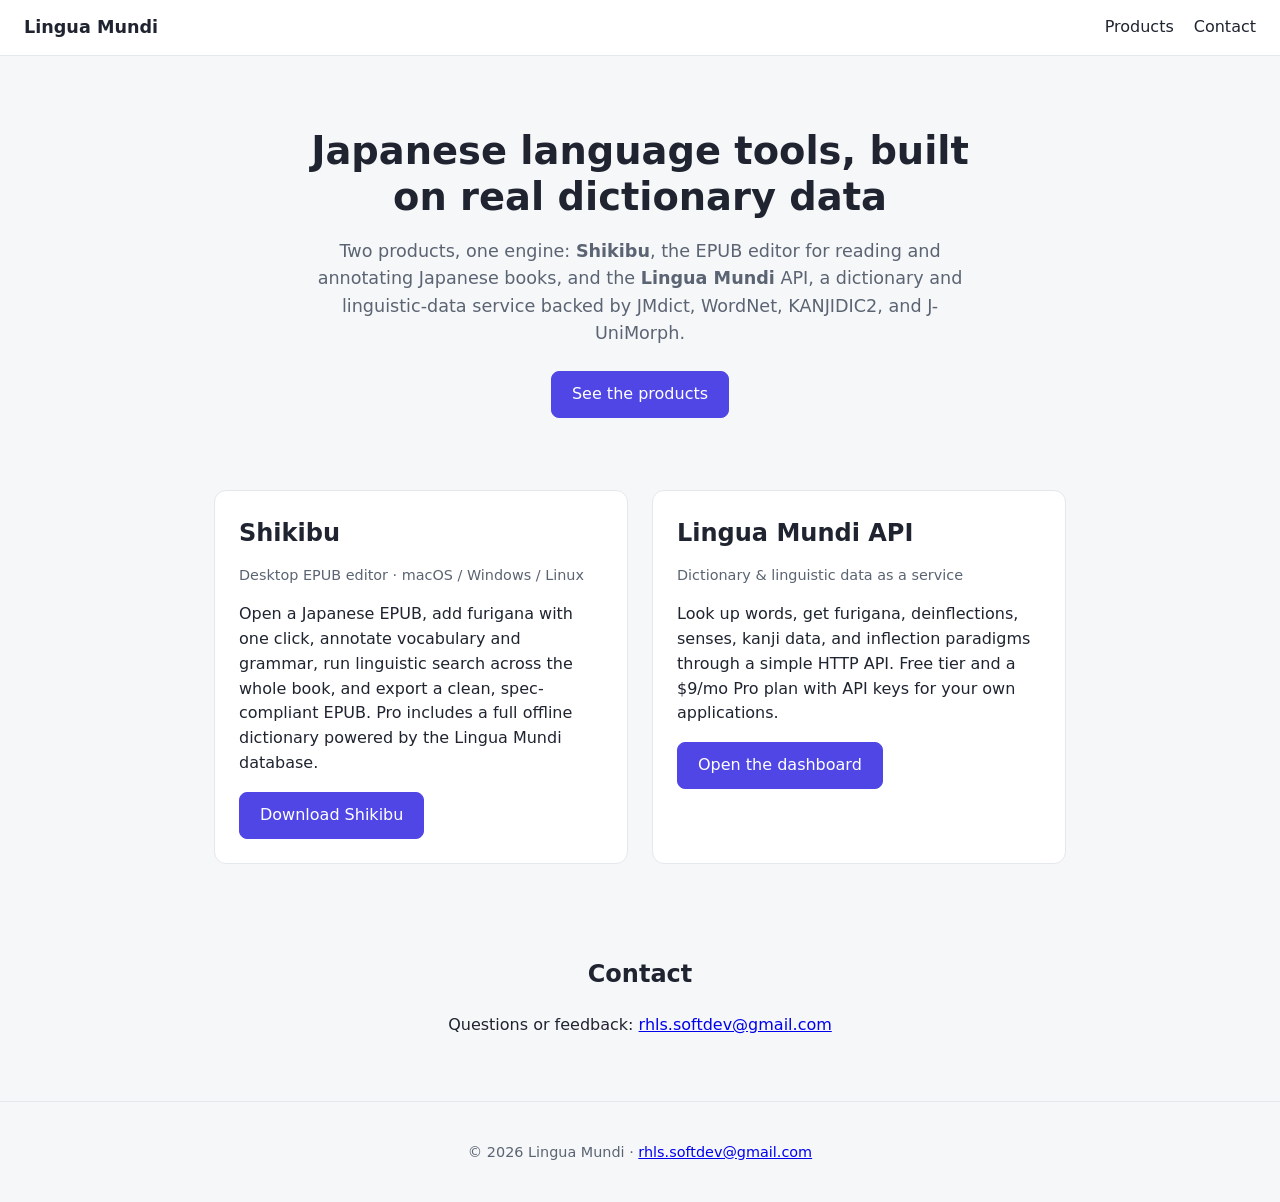
==== index.html @ 7783efc5 "deploy: landing + dashboard" ====
<!doctype html>
<html lang="en">
	<head>
		<meta charset="UTF-8" />
		<meta name="viewport" content="width=device-width, initial-scale=1.0" />
		<title>Lingua Mundi — Japanese language tools</title>
		<meta
			name="description"
			content="Shikibu, the EPUB editor for Japanese, and the Lingua Mundi dictionary API."
		/>
		<link rel="stylesheet" href="styles.css" />
	</head>
	<body>
		<header class="topbar">
			<span class="brand">Lingua Mundi</span>
			<nav>
				<a href="#products">Products</a>
				<a href="#contact">Contact</a>
			</nav>
		</header>

		<section class="hero">
			<h1>Japanese language tools, built on real dictionary data</h1>
			<p>
				Two products, one engine: <strong>Shikibu</strong>, the EPUB editor for
				reading and annotating Japanese books, and the <strong>Lingua Mundi</strong>
				API, a dictionary and linguistic-data service backed by JMdict, WordNet,
				KANJIDIC2, and J-UniMorph.
			</p>
			<div class="hero-actions">
				<a class="btn btn-primary" href="#products">See the products</a>
			</div>
		</section>

		<main id="products" class="products">
			<article class="card">
				<h2>Shikibu</h2>
				<p class="tag">Desktop EPUB editor · macOS / Windows / Linux</p>
				<p>
					Open a Japanese EPUB, add furigana with one click, annotate vocabulary
					and grammar, run linguistic search across the whole book, and export a
					clean, spec-compliant EPUB. Pro includes a full offline dictionary
					powered by the Lingua Mundi database.
				</p>
				<div class="card-actions">
					<a class="btn btn-primary" href="#" id="shikibu-download">Download Shikibu</a>
				</div>
			</article>

			<article class="card">
				<h2>Lingua Mundi API</h2>
				<p class="tag">Dictionary &amp; linguistic data as a service</p>
				<p>
					Look up words, get furigana, deinflections, senses, kanji data, and
					inflection paradigms through a simple HTTP API. Free tier and a $9/mo
					Pro plan with API keys for your own applications.
				</p>
				<div class="card-actions">
					<a class="btn btn-primary" href="#" id="api-dashboard">Open the dashboard</a>
				</div>
			</article>
		</main>

		<section id="contact" class="contact">
			<h2>Contact</h2>
			<p>Questions or feedback: <a href="mailto:rhls.softdev@gmail.com">rhls.softdev@gmail.com</a></p>
		</section>

		<footer>
			<p>© 2026 Lingua Mundi · <a href="mailto:rhls.softdev@gmail.com">rhls.softdev@gmail.com</a></p>
		</footer>

		<script>
			// Live tunnel URLs (demo): the hosted dashboard and the Shikibu
			// download point. Replace with real production URLs when hosted.
			const SHIKIBU_URL = "https://foreign-flashers-celebration-north.trycloudflare.com";
			const API_DASHBOARD_URL = "https://professionals-unique-cindy-passengers.trycloudflare.com";
			document.getElementById("shikibu-download").href = SHIKIBU_URL;
			document.getElementById("api-dashboard").href = API_DASHBOARD_URL;
		</script>
	</body>
</html>
---- styles.css ----
:root {
	color-scheme: light;
}
* {
	box-sizing: border-box;
}
body {
	margin: 0;
	font-family: system-ui, -apple-system, "Segoe UI", Roboto, sans-serif;
	background: #f6f7f9;
	color: #1f2430;
	line-height: 1.55;
}
.brand {
	font-weight: 700;
	font-size: 1.1rem;
}
.topbar {
	display: flex;
	align-items: center;
	justify-content: space-between;
	padding: 14px 24px;
	background: #fff;
	border-bottom: 1px solid #e4e7ec;
}
.topbar nav {
	display: flex;
	gap: 20px;
}
.topbar nav a {
	color: #1f2430;
	text-decoration: none;
}
.hero {
	text-align: center;
	padding: 72px 24px 48px;
	max-width: 720px;
	margin: 0 auto;
}
.hero h1 {
	font-size: 2.4rem;
	margin: 0 0 16px;
	line-height: 1.2;
}
.hero p {
	color: #5b6472;
	font-size: 1.1rem;
}
.hero-actions {
	margin-top: 24px;
}
.btn {
	display: inline-block;
	padding: 10px 20px;
	border-radius: 8px;
	border: 1px solid #d0d5dd;
	background: #fff;
	color: #1f2430;
	text-decoration: none;
	font-size: 1rem;
	cursor: pointer;
}
.btn-primary {
	background: #4f46e5;
	border-color: #4f46e5;
	color: #fff;
}
.products {
	display: grid;
	grid-template-columns: repeat(auto-fit, minmax(300px, 1fr));
	gap: 24px;
	max-width: 900px;
	margin: 0 auto;
	padding: 24px;
}
.card {
	background: #fff;
	border: 1px solid #e4e7ec;
	border-radius: 12px;
	padding: 24px;
}
.card h2 {
	margin-top: 0;
}
.tag {
	color: #5b6472;
	font-size: 0.9rem;
	margin-top: -8px;
}
.card-actions {
	margin-top: 16px;
}
.contact {
	text-align: center;
	padding: 48px 24px;
}
footer {
	text-align: center;
	padding: 24px;
	color: #5b6472;
	font-size: 0.9rem;
	border-top: 1px solid #e4e7ec;
}
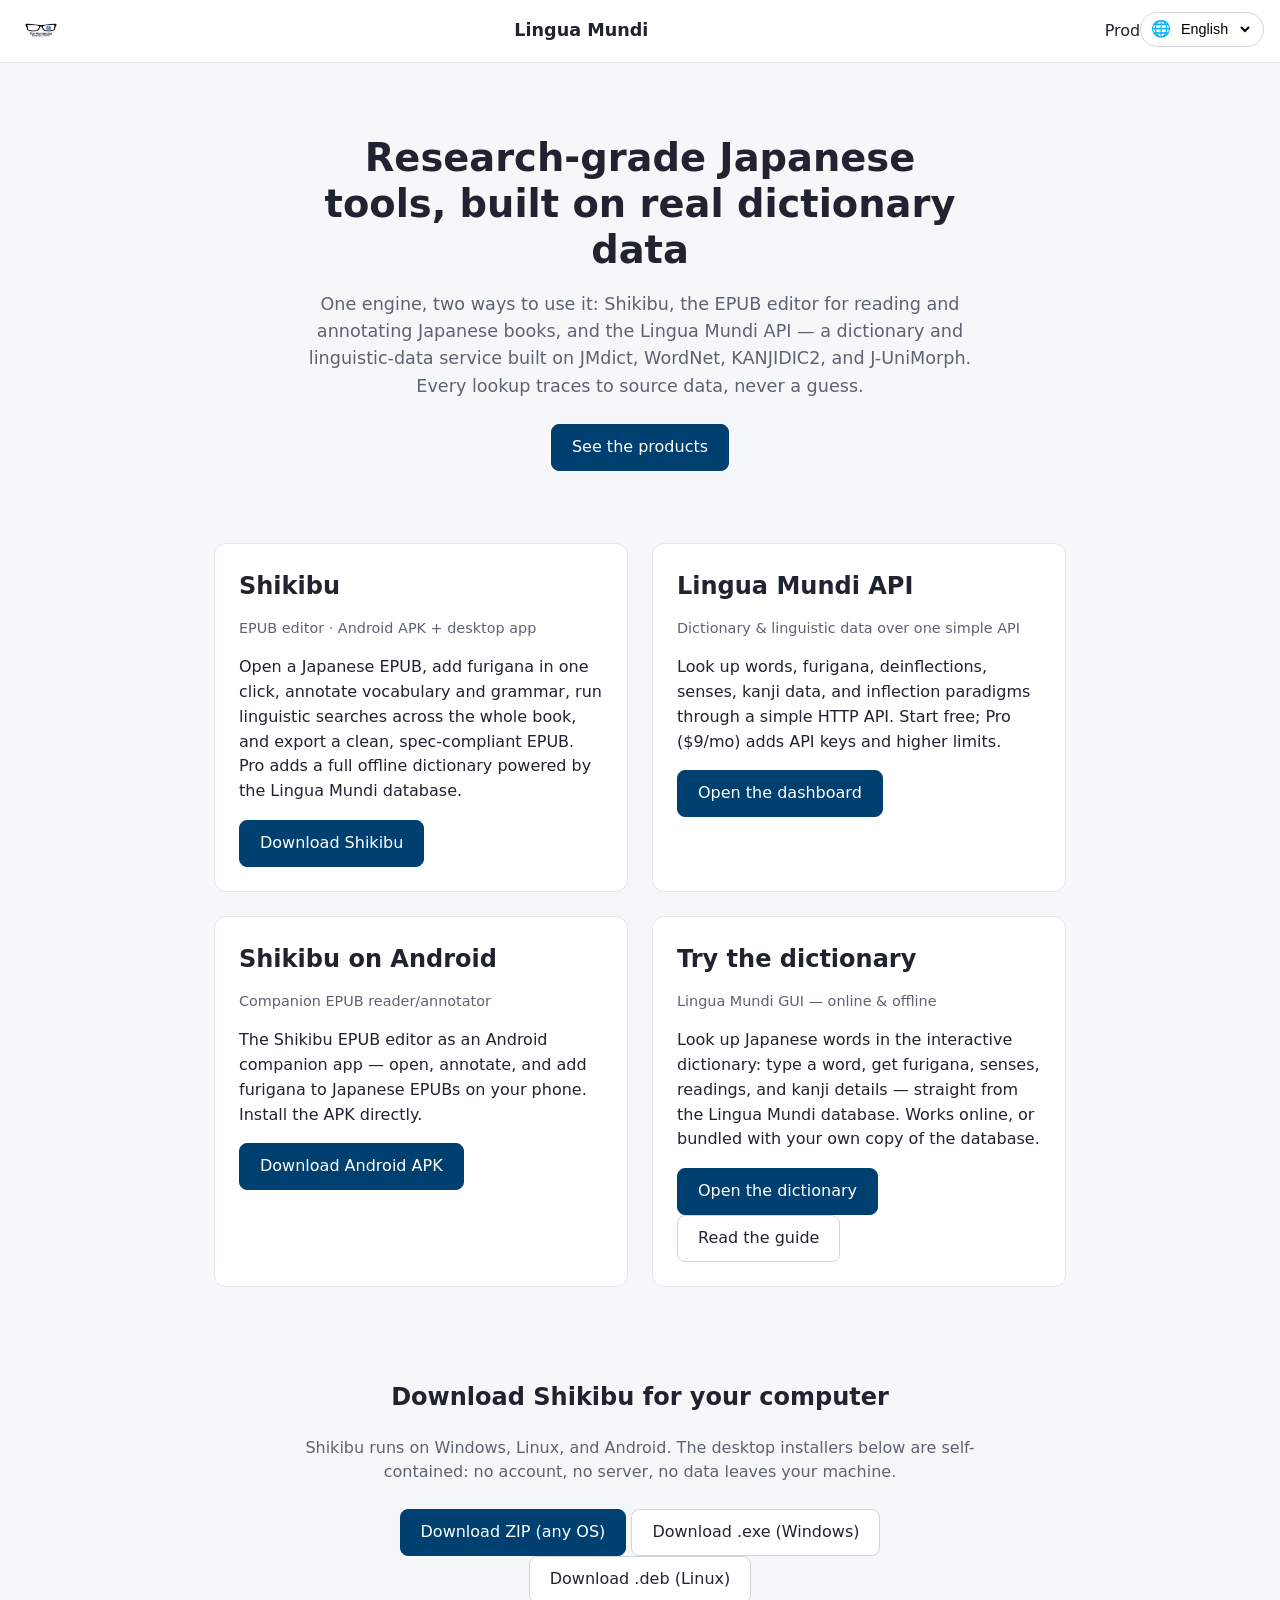
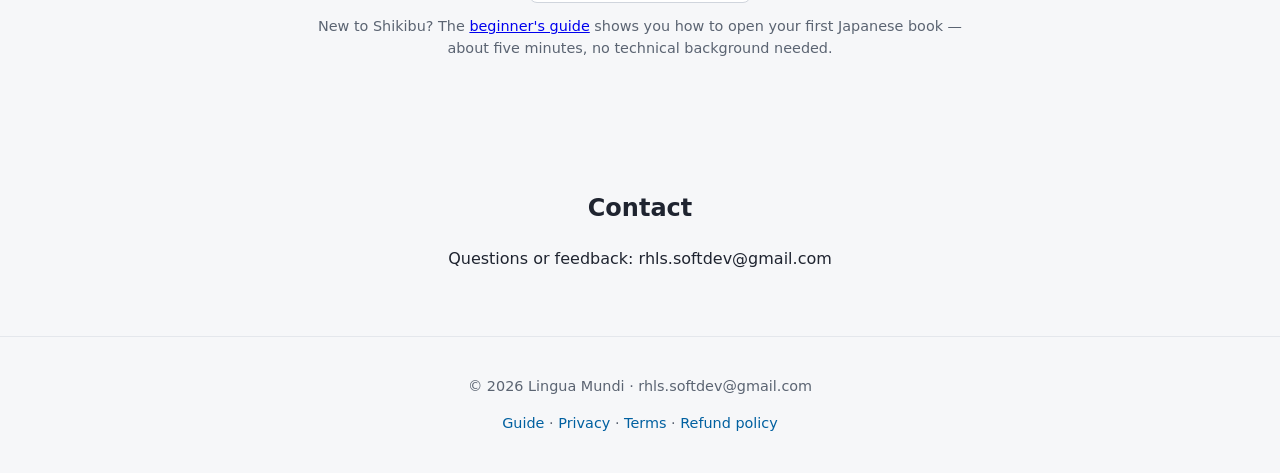
==== commit 69554742: "deploy: landing + dashboard" ====
--- a/index.html
+++ b/index.html
@@ -8,75 +8,135 @@
 			name="description"
 			content="Shikibu, the EPUB editor for Japanese, and the Lingua Mundi dictionary API."
 		/>
+		<link rel="icon" type="image/png" href="favicon.png" />
+		<meta property="og:title" content="Lingua Mundi / Shikibu" />
+		<meta property="og:description" content="Shikibu, the EPUB editor for Japanese, and the Lingua Mundi dictionary API — research-grade dictionary data, furigana, and linguistic search." />
+		<meta property="og:site_name" content="Lingua Mundi" />
+		<meta property="og:type" content="website" />
+		<meta property="og:url" content="https://rhls-softdev.github.io/lingua-mundi-launch/" />
+		<meta property="og:image" content="https://rhls-softdev.github.io/lingua-mundi-launch/og-image.png" />
+		<meta name="twitter:card" content="summary" />
+		<meta name="twitter:title" content="Lingua Mundi — research-grade Japanese language tools" />
+		<meta name="twitter:description" content="Shikibu, the EPUB editor for reading and annotating Japanese books, and the Lingua Mundi dictionary API — every lookup traces to source data, never a guess." />
+		<meta name="twitter:image" content="https://rhls-softdev.github.io/lingua-mundi-launch/og-image.png" />
+		<meta name="theme-color" content="#004070" />
+		<link rel="canonical" href="https://rhls-softdev.github.io/lingua-mundi-launch/" />
+		
+		<script type="application/ld+json">
+		{
+			"@context": "https://schema.org",
+			"@type": "WebApplication",
+			"name": "Lingua Mundi / Shikibu",
+			"description": "Japanese dictionary API and EPUB editor.",
+			"url": "https://rhls-softdev.github.io/lingua-mundi-launch/dashboard/",
+			"applicationCategory": "UtilityApplication"
+		}
+		</script>
 		<link rel="stylesheet" href="styles.css" />
 	</head>
 	<body>
 		<header class="topbar">
+			<img src="rhls-logo-sm.png" alt="RHLS" class="topbar-logo" />
 			<span class="brand">Lingua Mundi</span>
 			<nav>
-				<a href="#products">Products</a>
-				<a href="#contact">Contact</a>
+				<a href="#products" data-i18n="lm.nav.products">Products</a>
+				<a href="#contact" data-i18n="lm.nav.contact">Contact</a>
 			</nav>
 		</header>
 
 		<section class="hero">
-			<h1>Japanese language tools, built on real dictionary data</h1>
-			<p>
-				Two products, one engine: <strong>Shikibu</strong>, the EPUB editor for
-				reading and annotating Japanese books, and the <strong>Lingua Mundi</strong>
-				API, a dictionary and linguistic-data service backed by JMdict, WordNet,
-				KANJIDIC2, and J-UniMorph.
-			</p>
+			<h1><span data-i18n="lm.hero.title">Research-grade Japanese tools, built on real dictionary data</span></h1>
+			<p data-i18n="lm.hero.sub">One engine, two ways to use it: Shikibu, the EPUB editor for reading and annotating Japanese books, and the Lingua Mundi API — a dictionary and linguistic-data service built on JMdict, WordNet, KANJIDIC2, and J-UniMorph. Every lookup traces to source data, never a guess.</p>
 			<div class="hero-actions">
-				<a class="btn btn-primary" href="#products">See the products</a>
+				<a class="btn btn-primary" href="#products" data-i18n="lm.hero.cta">See the products</a>
 			</div>
 		</section>
 
 		<main id="products" class="products">
 			<article class="card">
-				<h2>Shikibu</h2>
-				<p class="tag">Desktop EPUB editor · macOS / Windows / Linux</p>
-				<p>
-					Open a Japanese EPUB, add furigana with one click, annotate vocabulary
-					and grammar, run linguistic search across the whole book, and export a
-					clean, spec-compliant EPUB. Pro includes a full offline dictionary
-					powered by the Lingua Mundi database.
-				</p>
+				<h2 data-i18n="lm.card.shikibu.title">Shikibu</h2>
+				<p class="tag" data-i18n="lm.card.shikibu.tag">EPUB editor · Android APK + desktop app</p>
+				<p data-i18n="lm.card.shikibu.body">Open a Japanese EPUB, add furigana in one click, annotate vocabulary and grammar, run linguistic searches across the whole book, and export a clean, spec-compliant EPUB. Pro adds a full offline dictionary powered by the Lingua Mundi database.</p>
 				<div class="card-actions">
-					<a class="btn btn-primary" href="#" id="shikibu-download">Download Shikibu</a>
+					<a class="btn btn-primary" href="#" id="shikibu-download" data-i18n="lm.card.shikibu.cta">Download Shikibu</a>
 				</div>
 			</article>
 
 			<article class="card">
-				<h2>Lingua Mundi API</h2>
-				<p class="tag">Dictionary &amp; linguistic data as a service</p>
-				<p>
-					Look up words, get furigana, deinflections, senses, kanji data, and
-					inflection paradigms through a simple HTTP API. Free tier and a $9/mo
-					Pro plan with API keys for your own applications.
-				</p>
+				<h2 data-i18n="lm.card.api.title">Lingua Mundi API</h2>
+				<p class="tag" data-i18n="lm.card.api.tag">Dictionary &amp; linguistic data over one simple API</p>
+				<p data-i18n="lm.card.api.body">Look up words, furigana, deinflections, senses, kanji data, and inflection paradigms through a simple HTTP API. Start free; Pro ($9/mo) adds API keys and higher limits.</p>
 				<div class="card-actions">
-					<a class="btn btn-primary" href="#" id="api-dashboard">Open the dashboard</a>
+					<a class="btn btn-primary" href="#" id="api-dashboard" data-i18n="lm.card.api.cta">Open the dashboard</a>
+				</div>
+			</article>
+			<article class="card">
+				<h2 data-i18n="lm.card.android.title">Shikibu on Android</h2>
+				<p class="tag" data-i18n="lm.card.android.tag">Companion EPUB reader/annotator</p>
+				<p data-i18n="lm.card.android.body">The Shikibu EPUB editor as an Android companion app — open, annotate, and add furigana to Japanese EPUBs on your phone. Install the APK directly.</p>
+				<div class="card-actions">
+					<a class="btn btn-primary" id="apk-download" href="https://github.com/RHLS-softdev/lingua-mundi-launch/releases/latest/download/Shikibu-1.0.0-android.apk" data-i18n="lm.card.android.cta">Download Android APK</a>
+				</div>
+			</article>
+			<article class="card">
+				<h2>Try the dictionary</h2>
+				<p class="tag">Lingua Mundi GUI — online &amp; offline</p>
+				<p>Look up Japanese words in the interactive dictionary: type a word, get furigana, senses, readings, and kanji details — straight from the Lingua Mundi database. Works online, or bundled with your own copy of the database.</p>
+				<div class="card-actions">
+					<a class="btn btn-primary" href="gui/">Open the dictionary</a>
+					<a class="btn" href="guide.html">Read the guide</a>
 				</div>
 			</article>
 		</main>
 
+		<section id="downloads" class="download">
+			<h2>Download Shikibu for your computer</h2>
+			<p>Shikibu runs on Windows, Linux, and Android. The desktop installers below are self-contained: no account, no server, no data leaves your machine.</p>
+			<div class="hero-actions">
+				<a class="btn btn-primary" id="shikibu-zip-download" href="https://github.com/RHLS-softdev/lingua-mundi-launch/releases/latest/download/Shikibu-1.0.0-LinguaMundi-1.0.0-Japanese.zip">Download ZIP (any OS)</a>
+				<a class="btn" id="shikibu-exe-download" href="https://github.com/RHLS-softdev/lingua-mundi-launch/releases/latest/download/Shikibu-1.0.0-win64.exe">Download .exe (Windows)</a>
+				<a class="btn" id="shikibu-deb-download" href="https://github.com/RHLS-softdev/lingua-mundi-launch/releases/latest/download/Shikibu-1.0.0-linux-amd64.deb">Download .deb (Linux)</a>
+			</div>
+			<p class="muted-note">New to Shikibu? The <a href="guide.html">beginner's guide</a> shows you how to open your first Japanese book — about five minutes, no technical background needed.</p>
+		</section>
+
 		<section id="contact" class="contact">
-			<h2>Contact</h2>
-			<p>Questions or feedback: <a href="mailto:rhls.softdev@gmail.com">rhls.softdev@gmail.com</a></p>
+			<h2 data-i18n="lm.contact.title">Contact</h2>
+			<p><span data-i18n="lm.contact.body">Questions or feedback: rhls.softdev@gmail.com</span></p>
 		</section>
 
 		<footer>
-			<p>© 2026 Lingua Mundi · <a href="mailto:rhls.softdev@gmail.com">rhls.softdev@gmail.com</a></p>
+			<p><span data-i18n="lm.footer">© 2026 Lingua Mundi · rhls.softdev@gmail.com</span></p>
+			<p class="legal-links"><a href="guide.html">Guide</a> · <a href="privacy.html">Privacy</a> · <a href="terms.html">Terms</a> · <a href="refund.html">Refund policy</a></p>
 		</footer>
 
 		<script>
-			// Live tunnel URLs (demo): the hosted dashboard and the Shikibu
-			// download point. Replace with real production URLs when hosted.
-			const SHIKIBU_URL = "https://foreign-flashers-celebration-north.trycloudflare.com";
-			const API_DASHBOARD_URL = "https://professionals-unique-cindy-passengers.trycloudflare.com";
+			document.getElementById("apk-download").href =
+				"https://github.com/RHLS-softdev/lingua-mundi-launch/releases/latest/download/Shikibu-1.0.0-android.apk";
+			// Direct permanent URLs (GitHub Pages + release assets).
+			const SHIKIBU_URL = "https://github.com/RHLS-softdev/lingua-mundi-launch/releases/latest/download/Shikibu-1.0.0-LinguaMundi-1.0.0-Japanese.zip";
+			const API_DASHBOARD_URL = "https://rhls-softdev.github.io/lingua-mundi-launch/dashboard/";
 			document.getElementById("shikibu-download").href = SHIKIBU_URL;
 			document.getElementById("api-dashboard").href = API_DASHBOARD_URL;
 		</script>
+		<div class="lang-bar">
+			<label for="lang-select">🌐</label>
+			<select id="lang-select" aria-label="Language"></select>
+		</div>
+		<script src="localize/i18n-site.js"></script>
+		<script>
+			var switcher = document.getElementById("lang-select");
+			window.i18n.init({
+				renderSwitcher: function (locales, current, switchTo) {
+					Object.keys(locales).forEach(function (tag) {
+						var opt = document.createElement("option");
+						opt.value = tag; opt.textContent = locales[tag].name;
+						opt.selected = tag === current;
+						switcher.appendChild(opt);
+					});
+					switcher.addEventListener("change", function () { switchTo(switcher.value); });
+				}
+			});
+		</script>
 	</body>
 </html>
--- a/styles.css
+++ b/styles.css
@@ -61,8 +61,8 @@
 	cursor: pointer;
 }
 .btn-primary {
-	background: #4f46e5;
-	border-color: #4f46e5;
+	background: #004070;
+	border-color: #004070;
 	color: #fff;
 }
 .products {
@@ -101,3 +101,46 @@
 	font-size: 0.9rem;
 	border-top: 1px solid #e4e7ec;
 }
+
+/* Language switcher */
+.lang-bar {
+	position: fixed;
+	top: 12px;
+	right: 16px;
+	z-index: 10;
+	display: flex;
+	align-items: center;
+	gap: 6px;
+	background: #fff;
+	border: 1px solid #d0d5dd;
+	border-radius: 999px;
+	padding: 4px 10px;
+}
+.lang-bar select {
+	border: none;
+	background: transparent;
+	font-size: 0.9rem;
+	outline: none;
+	cursor: pointer;
+}
+
+.topbar-logo {
+	width: 34px;
+	height: 34px;
+	vertical-align: middle;
+}
+
+/* Sale-polish additions (2026-08-30) — shared sections */
+.download { text-align: center; padding: 48px 24px; max-width: 720px; margin: 0 auto; }
+.download p { color: #5b6472; }
+.muted-note { color: #5b6472; font-size: 0.9rem; margin-top: 12px; }
+.legal-links { margin-top: 10px; font-size: 0.9rem; }
+.legal-links a { color: #0060a0; text-decoration: none; }
+.legal-links a:hover { text-decoration: underline; }
+
+/* Guide + legal pages */
+.guide-lead { font-size: 1.05rem; color: #3c4650; }
+main.legal { max-width: 760px; margin: 0 auto; padding: 40px 24px 64px; }
+main.legal h1 { color: #003060; }
+main.legal h2 { color: #004070; margin-top: 32px; }
+main.legal code { background: #eef2f6; padding: 1px 5px; border-radius: 4px; }
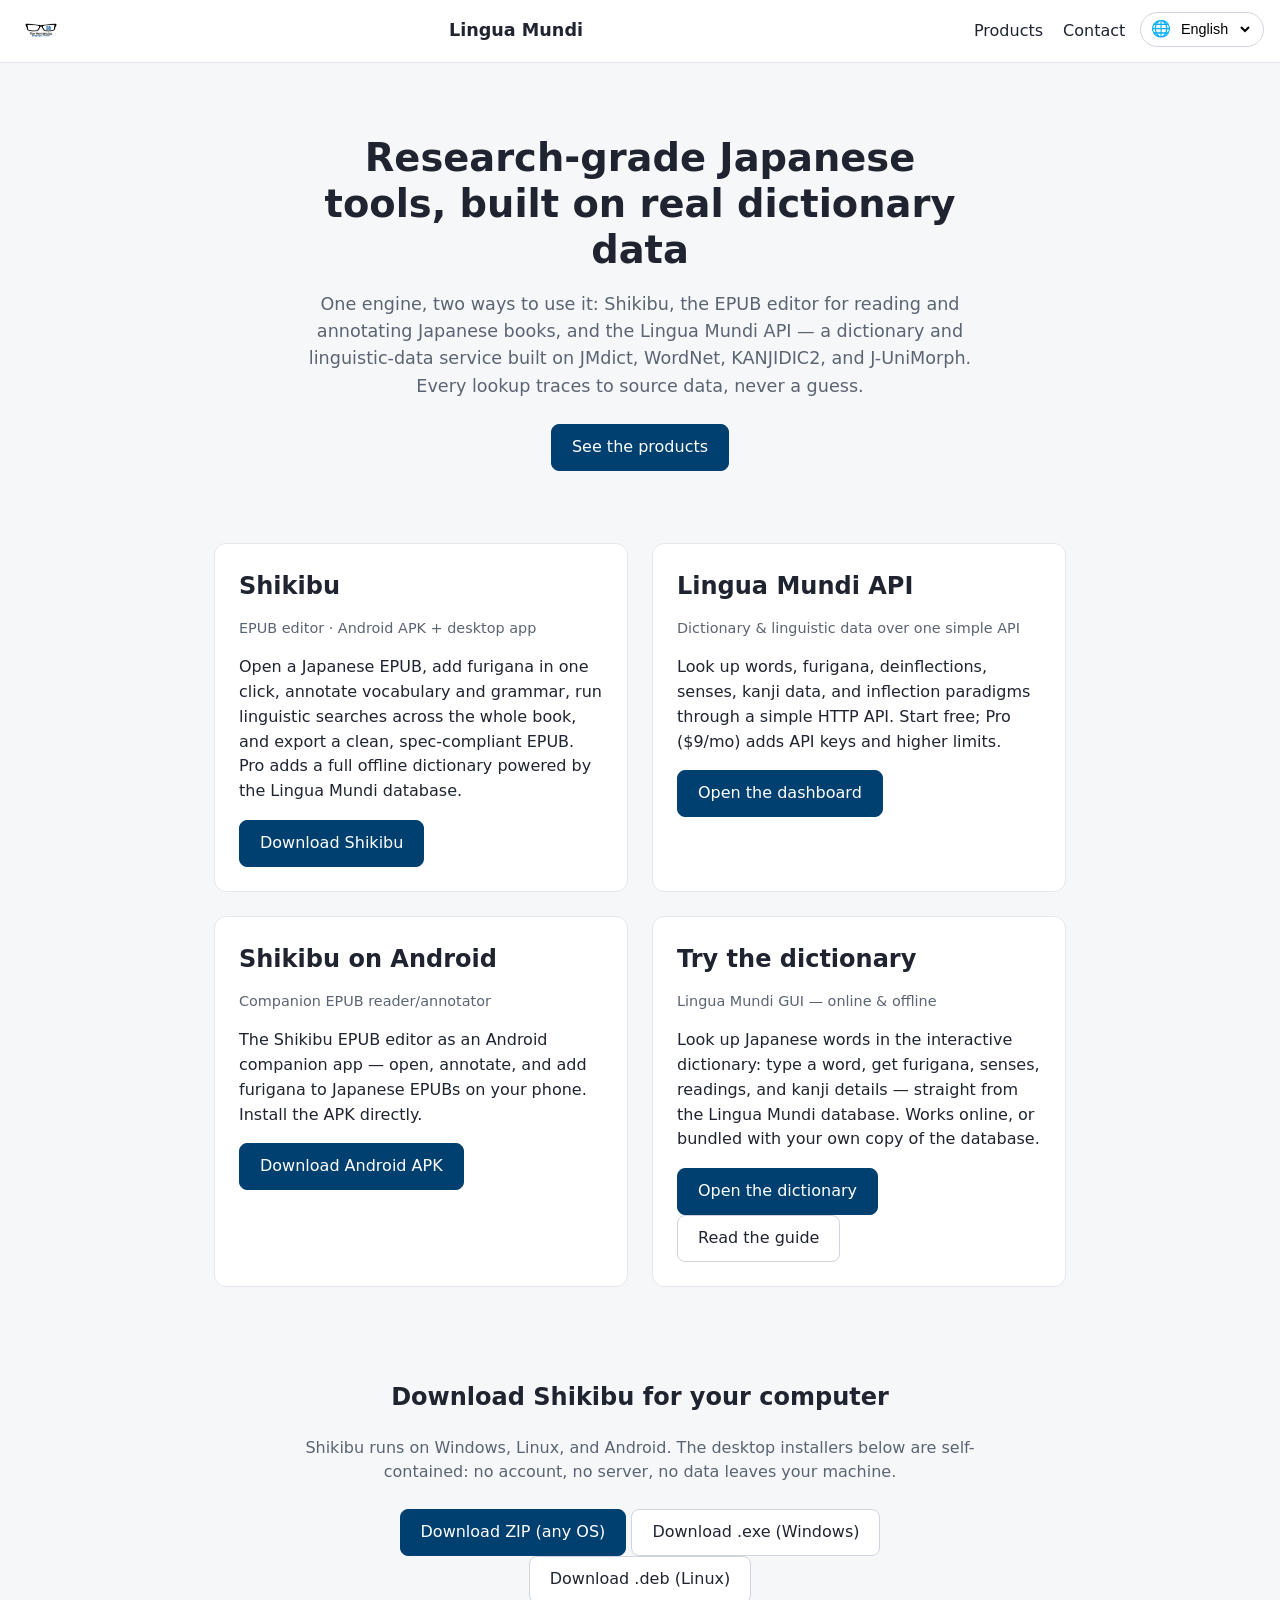
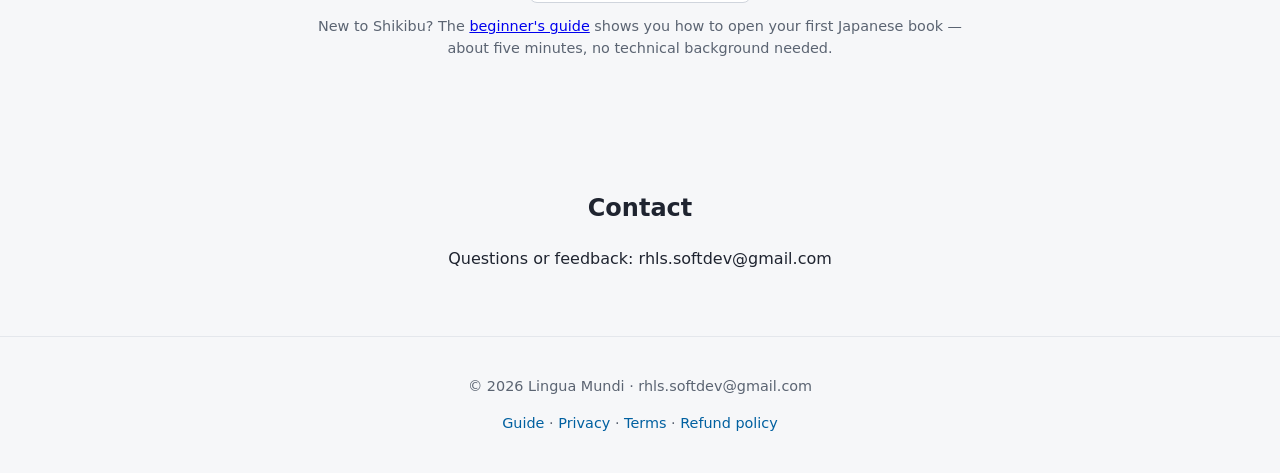
==== commit 396d47dd: "nav: link back to the RHLS hub (all apps)" ====
--- a/index.html
+++ b/index.html
@@ -41,6 +41,7 @@
 			<nav>
 				<a href="#products" data-i18n="lm.nav.products">Products</a>
 				<a href="#contact" data-i18n="lm.nav.contact">Contact</a>
+							<a href="https://rhls-softdev.github.io/">All RHLS apps</a>
 			</nav>
 		</header>
 
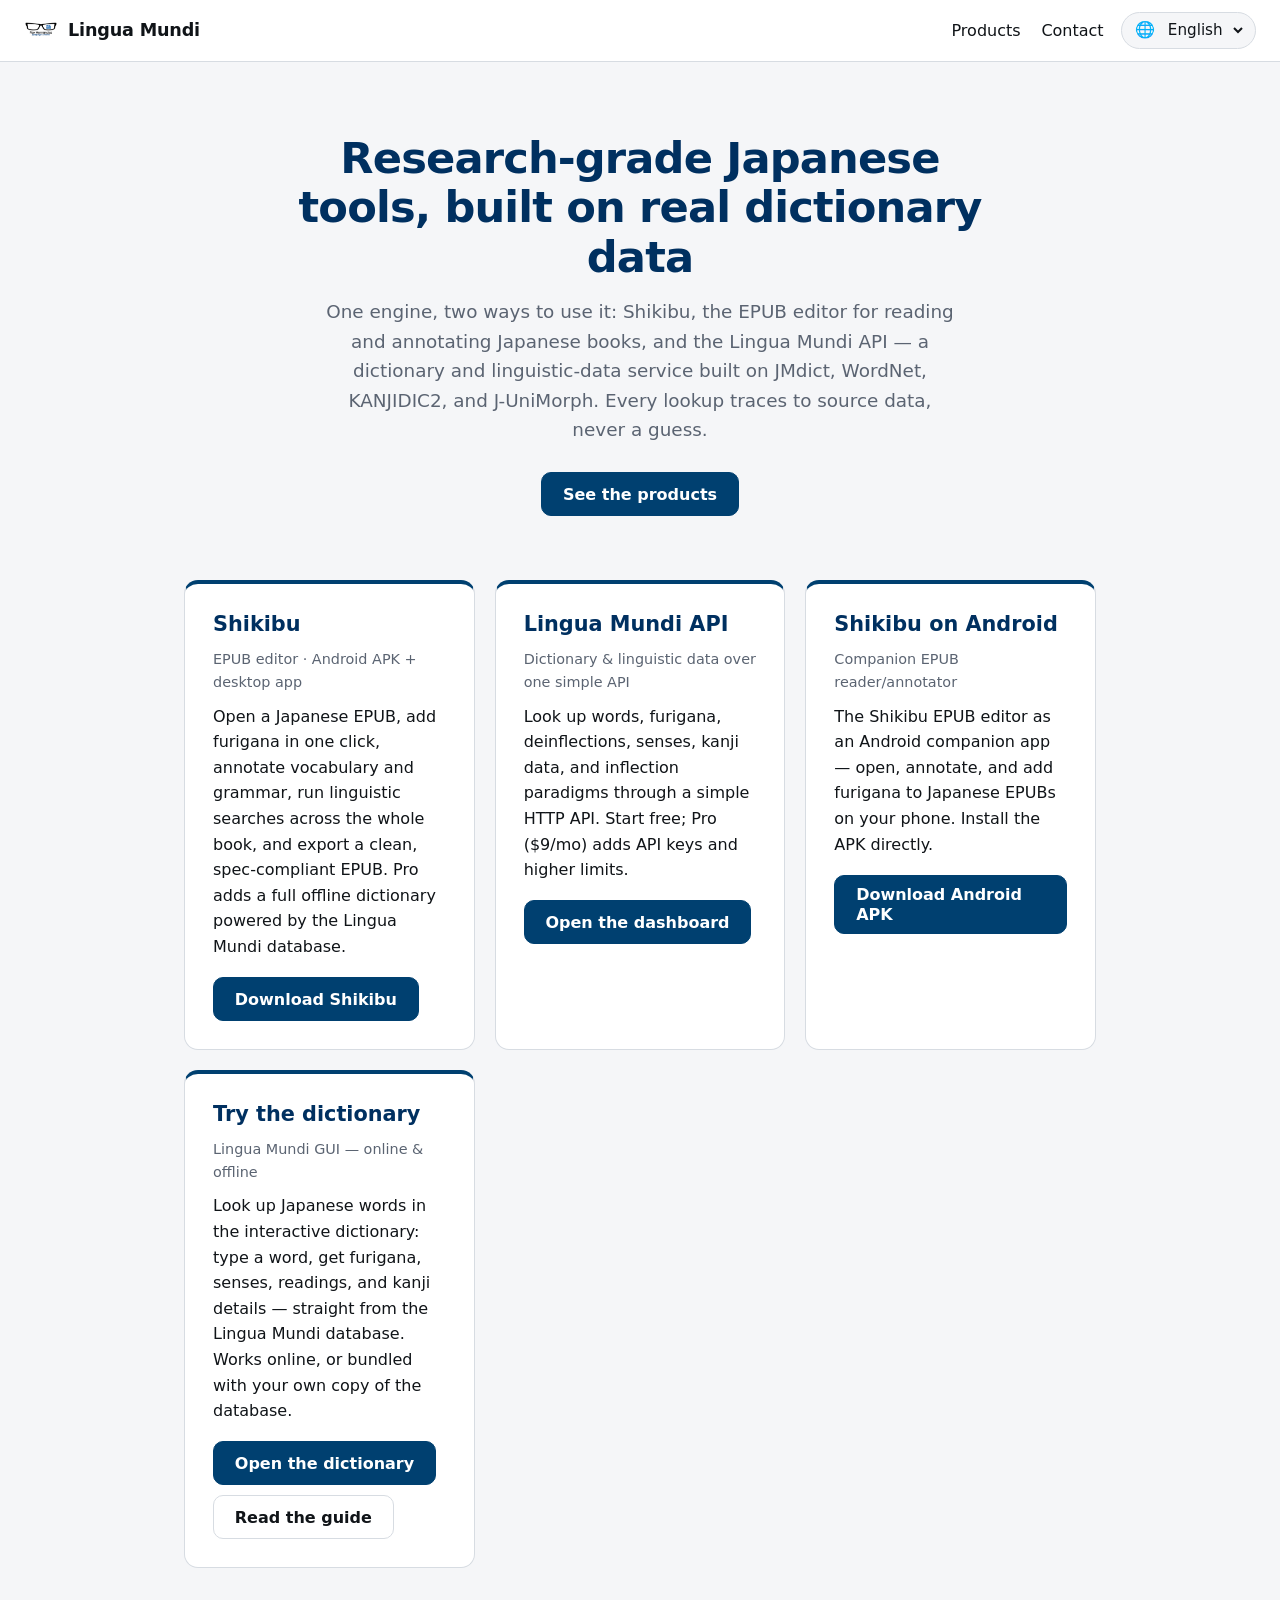
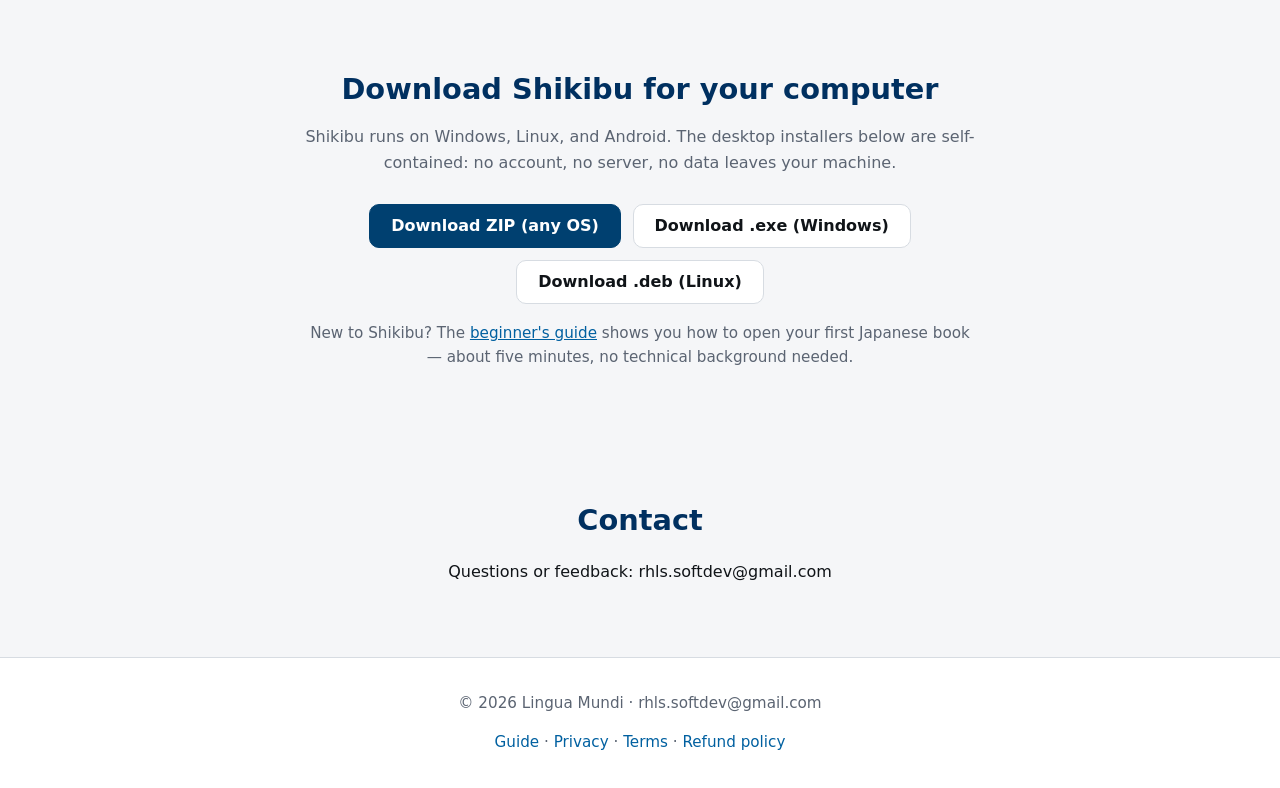
==== commit 575d8748: "Design overhaul: canonical tokenized design system, accessible header, language switcher into the to" ====
--- a/index.html
+++ b/index.html
@@ -36,13 +36,20 @@
 	</head>
 	<body>
 		<header class="topbar">
-			<img src="rhls-logo-sm.png" alt="RHLS" class="topbar-logo" />
-			<span class="brand">Lingua Mundi</span>
-			<nav>
-				<a href="#products" data-i18n="lm.nav.products">Products</a>
-				<a href="#contact" data-i18n="lm.nav.contact">Contact</a>
-							<a href="https://rhls-softdev.github.io/">All RHLS apps</a>
-			</nav>
+			<a class="brand-lockup" href="index.html">
+				<img src="rhls-logo-sm.png" alt="RHLS" class="topbar-logo" />
+				<span class="brand">Lingua Mundi</span>
+			</a>
+			<div class="topbar-end">
+				<nav>
+					<a href="#products" data-i18n="lm.nav.products">Products</a>
+					<a href="#contact" data-i18n="lm.nav.contact">Contact</a>
+				</nav>
+				<div class="lang-bar">
+					<label for="lang-select">🌐</label>
+					<select id="lang-select" aria-label="Language"></select>
+				</div>
+			</div>
 		</header>
 
 		<section class="hero">
@@ -120,10 +127,6 @@
 			document.getElementById("shikibu-download").href = SHIKIBU_URL;
 			document.getElementById("api-dashboard").href = API_DASHBOARD_URL;
 		</script>
-		<div class="lang-bar">
-			<label for="lang-select">🌐</label>
-			<select id="lang-select" aria-label="Language"></select>
-		</div>
 		<script src="localize/i18n-site.js"></script>
 		<script>
 			var switcher = document.getElementById("lang-select");
--- a/styles.css
+++ b/styles.css
@@ -1,146 +1,437 @@
+/* RHLS launch pages — shared design system.
+ * Tokens mirror rhls-hub/styles.css (RHLS logo palette: deep-blue #004070 family).
+ * Solid colors only; no gradients. Mobile-first; contrast-checked; RTL-ready via
+ * logical properties; visible :focus-visible rings; prefers-reduced-motion respected.
+ * NOTE: no catalog/locale files are touched from this stylesheet.
+ */
 :root {
 	color-scheme: light;
-}
+	--blue-900: #003060;
+	--blue-800: #004070;
+	--blue-600: #0060a0;
+	--blue-100: #e3eef7;
+	--ink: #101418;
+	--paper: #f5f6f8;
+	--white: #ffffff;
+	--muted: #5b6472;
+	--border: #d7dce2;
+	--radius-lg: 14px;
+	--radius-md: 10px;
+	--font: system-ui, -apple-system, "Segoe UI", Roboto, "Helvetica Neue", Arial, sans-serif;
+}
+
 * {
 	box-sizing: border-box;
 }
+
+html {
+	/* anchor jumps clear the sticky header */
+	scroll-padding-top: 5.5rem;
+}
+
 body {
 	margin: 0;
-	font-family: system-ui, -apple-system, "Segoe UI", Roboto, sans-serif;
-	background: #f6f7f9;
-	color: #1f2430;
-	line-height: 1.55;
-}
+	font-family: var(--font);
+	font-size: 1rem;
+	line-height: 1.6;
+	background: var(--paper);
+	color: var(--ink);
+	-webkit-font-smoothing: antialiased;
+}
+
+img {
+	max-width: 100%;
+	height: auto;
+}
+
+::selection {
+	background: var(--blue-100);
+}
+
+/* Keyboard visibility everywhere (links, buttons, select) */
+:focus-visible {
+	outline: 3px solid var(--blue-600);
+	outline-offset: 2px;
+}
+
+a {
+	color: var(--blue-600);
+}
+
+/* ---------------------------------- header --------------------------------- */
+.topbar {
+	position: sticky;
+	top: 0;
+	z-index: 30;
+	display: flex;
+	align-items: center;
+	flex-wrap: wrap;
+	gap: 0.5rem 1.25rem;
+	padding: 0.75rem clamp(1rem, 3vw, 1.5rem);
+	background: var(--white);
+	border-bottom: 1px solid var(--border);
+}
+
+.topbar-logo {
+	width: 34px;
+	height: 34px;
+	display: block;
+}
+
 .brand {
 	font-weight: 700;
 	font-size: 1.1rem;
-}
-.topbar {
+	letter-spacing: -0.01em;
+	color: var(--ink);
+}
+
+/* Brand lockup links home */
+.brand-lockup {
+	display: inline-flex;
+	align-items: center;
+	gap: 0.625rem;
+	text-decoration: none;
+	color: var(--ink);
+}
+.brand-lockup:hover,
+.brand-lockup:focus-visible {
+	color: var(--blue-800);
+}
+
+/* Push nav to the end: old pages put <nav> directly in .topbar,
+   new structure wraps nav + lang-bar in .topbar-end. */
+.topbar > nav,
+.topbar-end {
+	margin-inline-start: auto;
+}
+
+.topbar-end {
 	display: flex;
 	align-items: center;
-	justify-content: space-between;
-	padding: 14px 24px;
-	background: #fff;
-	border-bottom: 1px solid #e4e7ec;
-}
+	flex-wrap: wrap;
+	gap: 0.4rem 1.1rem;
+}
+
 .topbar nav {
 	display: flex;
-	gap: 20px;
+	flex-wrap: wrap;
+	align-items: center;
+	gap: 0.25rem 1.3rem;
 }
 .topbar nav a {
-	color: #1f2430;
+	color: var(--ink);
 	text-decoration: none;
-}
+	font-weight: 500;
+	padding: 0.35rem 0;
+}
+.topbar nav a:hover {
+	color: var(--blue-600);
+	text-decoration: underline;
+	text-underline-offset: 0.3em;
+	text-decoration-color: var(--border);
+}
+
+/* Language switcher (pill, no longer floating over content) */
+.lang-bar {
+	display: inline-flex;
+	align-items: center;
+	gap: 0.4rem;
+	padding: 0.1rem 0.55rem 0.1rem 0.8rem;
+	background: var(--paper);
+	border: 1px solid var(--border);
+	border-radius: 999px;
+}
+.lang-bar label {
+	font-size: 1rem;
+	line-height: 1;
+}
+.lang-bar select {
+	border: 0;
+	background: transparent;
+	color: var(--ink);
+	font: inherit;
+	font-size: 0.95rem;
+	padding: 0.35rem 0.15rem;
+	cursor: pointer;
+	border-radius: 999px;
+}
+.lang-bar select:focus-visible {
+	outline: 2px solid var(--blue-600);
+	outline-offset: 2px;
+}
+
+/* ---------------------------------- hero ----------------------------------- */
 .hero {
 	text-align: center;
-	padding: 72px 24px 48px;
-	max-width: 720px;
+	padding: clamp(3rem, 8vw, 4.5rem) clamp(1.25rem, 5vw, 2rem) clamp(2rem, 5vw, 3rem);
+	max-width: 48rem;
 	margin: 0 auto;
 }
 .hero h1 {
-	font-size: 2.4rem;
-	margin: 0 0 16px;
-	line-height: 1.2;
+	margin: 0 0 0.9rem;
+	font-size: clamp(1.85rem, 1.3rem + 2.9vw, 2.7rem);
+	line-height: 1.15;
+	letter-spacing: -0.02em;
+	font-weight: 800;
+	color: var(--blue-900);
 }
 .hero p {
-	color: #5b6472;
-	font-size: 1.1rem;
+	margin: 0 auto;
+	max-width: 40rem;
+	color: var(--muted);
+	font-size: clamp(1rem, 0.95rem + 0.35vw, 1.15rem);
 }
 .hero-actions {
-	margin-top: 24px;
-}
+	margin-top: 1.75rem;
+	display: flex;
+	flex-wrap: wrap;
+	justify-content: center;
+	gap: 0.75rem;
+}
+
+/* --------------------------------- buttons --------------------------------- */
 .btn {
-	display: inline-block;
-	padding: 10px 20px;
-	border-radius: 8px;
-	border: 1px solid #d0d5dd;
-	background: #fff;
-	color: #1f2430;
+	display: inline-flex;
+	align-items: center;
+	justify-content: center;
+	min-height: 44px;
+	padding: 0.6rem 1.3rem;
+	border-radius: var(--radius-md);
+	border: 1px solid var(--border);
+	background: var(--white);
+	color: var(--ink);
 	text-decoration: none;
 	font-size: 1rem;
+	font-weight: 600;
+	line-height: 1.2;
 	cursor: pointer;
 }
+.btn:hover {
+	background: var(--blue-100);
+	border-color: var(--blue-800);
+	color: var(--blue-800);
+}
 .btn-primary {
-	background: #004070;
-	border-color: #004070;
-	color: #fff;
-}
+	background: var(--blue-800);
+	border-color: var(--blue-800);
+	color: var(--white);
+}
+.btn-primary:hover {
+	background: var(--blue-600);
+	border-color: var(--blue-600);
+	color: var(--white);
+}
+
+/* --------------------------------- product cards ---------------------------- */
 .products {
 	display: grid;
-	grid-template-columns: repeat(auto-fit, minmax(300px, 1fr));
-	gap: 24px;
-	max-width: 900px;
-	margin: 0 auto;
-	padding: 24px;
+	grid-template-columns: repeat(auto-fit, minmax(min(100%, 17rem), 1fr));
+	gap: 1.25rem;
+	max-width: 60rem;
+	margin: 0 auto;
+	padding: clamp(0.5rem, 2vw, 1rem) clamp(1rem, 4vw, 1.5rem) clamp(2rem, 5vw, 3rem);
 }
 .card {
-	background: #fff;
-	border: 1px solid #e4e7ec;
-	border-radius: 12px;
-	padding: 24px;
+	background: var(--white);
+	border: 1px solid var(--border);
+	border-top: 4px solid var(--blue-800);
+	border-radius: var(--radius-lg);
+	padding: clamp(1.25rem, 3vw, 1.75rem);
 }
 .card h2 {
-	margin-top: 0;
+	margin: 0 0 0.4rem;
+	font-size: 1.3rem;
+	line-height: 1.25;
+	color: var(--blue-900);
 }
 .tag {
-	color: #5b6472;
+	display: block;
+	margin: -0.4rem 0 0.9rem;
+	color: var(--muted);
 	font-size: 0.9rem;
-	margin-top: -8px;
+}
+.card p {
+	margin: 0.6rem 0;
 }
 .card-actions {
-	margin-top: 16px;
-}
+	margin-top: 1.1rem;
+	display: flex;
+	flex-wrap: wrap;
+	align-items: center;
+	gap: 0.625rem;
+}
+
+/* ------------------------------ section blocks ----------------------------- */
+.download {
+	text-align: center;
+	padding: clamp(2.5rem, 7vw, 3.5rem) clamp(1.25rem, 5vw, 2rem);
+	max-width: 46rem;
+	margin: 0 auto;
+}
+.download h2 {
+	margin: 0 0 0.75rem;
+	font-size: clamp(1.4rem, 1.15rem + 1.2vw, 1.8rem);
+	line-height: 1.25;
+	color: var(--blue-900);
+}
+.download p {
+	color: var(--muted);
+}
+.muted-note {
+	margin-top: 1.1rem;
+	color: var(--muted);
+	font-size: 0.95rem;
+}
+
 .contact {
 	text-align: center;
-	padding: 48px 24px;
-}
+	padding: clamp(2.5rem, 6vw, 3.5rem) clamp(1.25rem, 5vw, 2rem);
+	max-width: 46rem;
+	margin: 0 auto;
+}
+.contact h2 {
+	margin: 0 0 0.5rem;
+	font-size: clamp(1.4rem, 1.15rem + 1.2vw, 1.8rem);
+	color: var(--blue-900);
+}
+.contact a {
+	color: var(--blue-600);
+}
+
+/* Pro / premium panel (single wide card) */
+.pro {
+	text-align: center;
+	padding: clamp(0.75rem, 2vw, 1rem) clamp(1rem, 4vw, 1.5rem) clamp(2rem, 5vw, 3rem);
+	max-width: 60rem;
+	margin: 0 auto;
+}
+.pro-card {
+	text-align: start;
+	max-width: 46rem;
+	margin-inline: auto;
+}
+.pro-list {
+	text-align: start;
+	padding-inline-start: 1.25rem;
+	color: var(--muted);
+	margin: 0.9rem 0;
+}
+.pro-list li {
+	margin-bottom: 0.5rem;
+}
+.pro-note {
+	color: var(--muted);
+	font-size: 0.95rem;
+}
+
+/* ---------------------------------- footer --------------------------------- */
 footer {
 	text-align: center;
-	padding: 24px;
-	color: #5b6472;
-	font-size: 0.9rem;
-	border-top: 1px solid #e4e7ec;
-}
-
-/* Language switcher */
-.lang-bar {
-	position: fixed;
-	top: 12px;
-	right: 16px;
-	z-index: 10;
-	display: flex;
-	align-items: center;
-	gap: 6px;
-	background: #fff;
-	border: 1px solid #d0d5dd;
-	border-radius: 999px;
-	padding: 4px 10px;
-}
-.lang-bar select {
-	border: none;
-	background: transparent;
-	font-size: 0.9rem;
-	outline: none;
-	cursor: pointer;
-}
-
-.topbar-logo {
-	width: 34px;
-	height: 34px;
-	vertical-align: middle;
-}
-
-/* Sale-polish additions (2026-08-30) — shared sections */
-.download { text-align: center; padding: 48px 24px; max-width: 720px; margin: 0 auto; }
-.download p { color: #5b6472; }
-.muted-note { color: #5b6472; font-size: 0.9rem; margin-top: 12px; }
-.legal-links { margin-top: 10px; font-size: 0.9rem; }
-.legal-links a { color: #0060a0; text-decoration: none; }
-.legal-links a:hover { text-decoration: underline; }
-
-/* Guide + legal pages */
-.guide-lead { font-size: 1.05rem; color: #3c4650; }
-main.legal { max-width: 760px; margin: 0 auto; padding: 40px 24px 64px; }
-main.legal h1 { color: #003060; }
-main.legal h2 { color: #004070; margin-top: 32px; }
-main.legal code { background: #eef2f6; padding: 1px 5px; border-radius: 4px; }
+	padding: 1.75rem clamp(1rem, 4vw, 1.5rem);
+	color: var(--muted);
+	font-size: 0.95rem;
+	border-top: 1px solid var(--border);
+	background: var(--white);
+}
+footer p {
+	margin: 0.35rem 0;
+}
+.legal-links {
+	margin-top: 0.9rem;
+	font-size: 0.95rem;
+}
+.legal-links a {
+	color: var(--blue-600);
+	text-decoration: none;
+}
+.legal-links a:hover {
+	text-decoration: underline;
+	text-underline-offset: 0.25em;
+}
+
+/* --------------------------- guide + legal pages --------------------------- */
+.guide-lead {
+	font-size: clamp(1.05rem, 1rem + 0.4vw, 1.2rem);
+	color: var(--muted);
+}
+main.legal {
+	max-width: 47.5rem;
+	margin: 0 auto;
+	padding: clamp(1.5rem, 5vw, 2.5rem) clamp(1.25rem, 5vw, 2rem) 4rem;
+}
+main.legal h1 {
+	margin: 0 0 0.9rem;
+	font-size: clamp(1.7rem, 1.3rem + 1.8vw, 2.2rem);
+	line-height: 1.2;
+	letter-spacing: -0.01em;
+	color: var(--blue-900);
+	border-bottom: 1px solid var(--border);
+	padding-bottom: 0.9rem;
+}
+main.legal h2 {
+	margin: 2.25rem 0 0.6rem;
+	font-size: 1.35rem;
+	line-height: 1.3;
+	color: var(--blue-800);
+}
+main.legal h3 {
+	margin: 1.75rem 0 0.5rem;
+}
+main.legal p,
+main.legal li {
+	line-height: 1.7;
+}
+main.legal a {
+	color: var(--blue-600);
+	text-underline-offset: 0.2em;
+}
+main.legal code {
+	background: var(--blue-100);
+	padding: 0.1em 0.35em;
+	border-radius: 5px;
+	font-size: 0.92em;
+}
+
+/* ---------------------------------- small screens --------------------------- */
+@media (max-width: 40rem) {
+	.topbar {
+		padding: 0.65rem 0.9rem;
+		gap: 0.4rem 0.75rem;
+	}
+	.brand {
+		font-size: 1.02rem;
+	}
+	.topbar nav {
+		gap: 0.1rem 0.95rem;
+	}
+	.topbar nav a {
+		font-size: 0.95rem;
+	}
+	/* second row of the header: nav on the start, language on the end */
+	.topbar-end {
+		width: 100%;
+		margin-inline-start: 0;
+		justify-content: space-between;
+	}
+}
+
+/* Arabic / RTL: drop letter-spacing that would fragment joined script */
+[dir="rtl"] h1,
+[dir="rtl"] h2,
+[dir="rtl"] .brand {
+	letter-spacing: 0;
+}
+
+/* ---------------------------------- motion --------------------------------- */
+@media (prefers-reduced-motion: no-preference) {
+	html {
+		scroll-behavior: smooth;
+	}
+	.topbar nav a,
+	.btn,
+	.brand-lockup,
+	.lang-bar select {
+		transition: color 0.15s ease, background-color 0.15s ease,
+			border-color 0.15s ease, outline-color 0.15s ease;
+	}
+}
